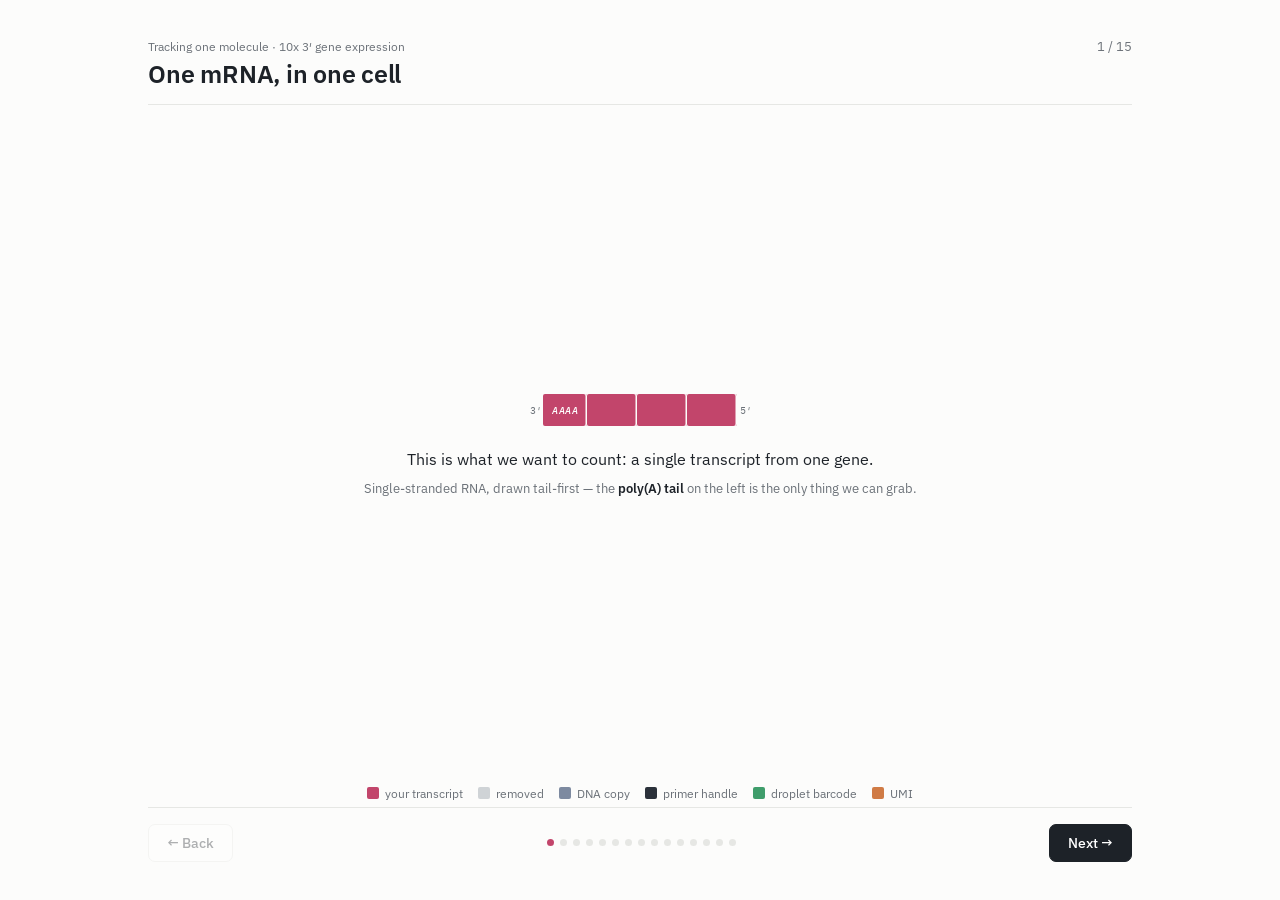
==== docs/presentation/index.html @ 138f3e12 "Add interactive presentation to cover molecule capture through sequencing to counts matrix" ====
<!doctype html>
<html lang="en">
<head>
<meta charset="utf-8">
<meta name="viewport" content="width=device-width, initial-scale=1">
<title>Tracking one molecule</title>
<link rel="preconnect" href="https://fonts.googleapis.com">
<link rel="preconnect" href="https://fonts.gstatic.com" crossorigin>
<link href="https://fonts.googleapis.com/css2?family=IBM+Plex+Sans:wght@400;500;600&family=IBM+Plex+Mono:wght@400;500&display=swap" rel="stylesheet">
<link rel="stylesheet" href="styles.css">
</head>
<body>
<div class="wrap">
  <header>
    <div><p class="kicker">Tracking one molecule · 10x 3′ gene expression</p><h1 id="title"></h1></div>
    <div class="count"><span id="cur">1</span> / <span id="tot"></span></div>
  </header>

  <section class="stage"><div id="mol"></div><div class="cap"><p class="c" id="c"></p><p class="d" id="d"></p></div></section>

  <!-- colour key (static; matches the .k-* classes / :root tokens in styles.css) -->
  <div class="key">
    <span><i class="sw" style="background:var(--mol)"></i>your transcript</span>
    <span><i class="sw" style="background:var(--molgray)"></i>removed</span>
    <span><i class="sw" style="background:var(--cdna)"></i>DNA copy</span>
    <span><i class="sw" style="background:var(--handle)"></i>primer handle</span>
    <span><i class="sw" style="background:var(--bc)"></i>droplet barcode</span>
    <span><i class="sw" style="background:var(--umi)"></i>UMI</span>
  </div>

  <div class="controls">
    <button class="btn" id="prev">← Back</button>
    <div class="dots" id="dots"></div>
    <button class="btn p" id="next">Next →</button>
  </div>
</div>

<!-- Load order matters: engine first (defines the drawing helpers + W, blocks,
     lib, molHTML, ...), then content (defines STEPS + SPECIAL using them).
     Navigation boots itself on DOMContentLoaded. -->
<script src="engine.js"></script>
<script src="content.js"></script>
</body>
</html>
---- docs/presentation/styles.css ----
/* styles.css — all visual styling for the molecule walkthrough.
   Colours live in the :root tokens at the top; change one variable to
   recolour a region everywhere. Each .k-<name> matches a block `kind`. */

:root{
  --paper:#fcfcfb; --ink:#1d2228; --soft:#6b7178; --hair:#e6e7e4;
  --mol:#c2456b; --molgray:#cfd3d6; --cdna:#7d8aa0; --handle:#2b313a;
  --bc:#3f9d6b; --umi:#d07b45; --tso:#3aa6a0; --idx:#a7adb4; --p5:#4f80b0; --p7:#cfa94a;
}
*{box-sizing:border-box} html,body{margin:0;height:100%}
body{background:var(--paper);color:var(--ink);font-family:"IBM Plex Sans",system-ui,sans-serif;
  -webkit-font-smoothing:antialiased;display:flex;flex-direction:column;min-height:100vh}
.wrap{max-width:1060px;width:100%;margin:0 auto;padding:clamp(18px,3vw,40px);flex:1;display:flex;flex-direction:column}
header{display:flex;align-items:baseline;justify-content:space-between;gap:16px;border-bottom:1px solid var(--hair);padding-bottom:14px}
.kicker{font-size:12px;color:var(--soft);margin:0}
h1{font-size:clamp(19px,2.6vw,25px);font-weight:600;margin:3px 0 0;letter-spacing:-.01em}
.count{font-size:13px;color:var(--soft);white-space:nowrap;font-variant-numeric:tabular-nums}

.stage{flex:1;display:flex;flex-direction:column;align-items:center;justify-content:center;gap:22px;padding:26px 0;min-height:300px}
.molset{display:flex;flex-direction:column;align-items:center;gap:18px}
.molset.inline{flex-direction:row;align-items:flex-start;justify-content:center;gap:30px;flex-wrap:wrap}
.molwrap{display:flex;flex-direction:column;align-items:center;gap:7px}
.bars{position:relative}
.molbar{display:flex;gap:0}
.blk{display:inline-flex;align-items:center;justify-content:center;height:32px;color:#fff;font-size:10px;font-weight:500;
  overflow:hidden;white-space:nowrap;border-radius:2px;box-shadow:inset -1.5px 0 0 var(--paper);transition:opacity .4s,background .4s}
.blk .seq{font-family:"IBM Plex Mono",monospace;letter-spacing:.5px}
.blk.gray{background:var(--molgray)!important;color:#a3a8ad}
.sp{display:inline-flex;align-items:center;justify-content:center}
.k-mol{background:var(--mol)} .k-poly{background:var(--mol)} .k-polyt{background:var(--cdna)}
.k-cdna{background:var(--cdna)} .k-handle{background:var(--handle)} .k-bc{background:var(--bc)}
.k-umi{background:var(--umi)} .k-tso{background:var(--tso)} .k-idx{background:var(--idx);color:#33373c}
.k-p5{background:var(--p5)} .k-p7{background:var(--p7);color:#3a2f08} .k-oh{background:var(--ink);font-family:"IBM Plex Mono",monospace}
.rungs{display:flex;gap:0;height:7px}
.rung{width:1.5px;height:7px;background:var(--soft);opacity:.55}
.e{position:absolute;transform:translateY(-50%);font-family:"IBM Plex Mono",monospace;font-size:10px;color:var(--soft);width:11px;text-align:center}
.ftag{font-size:11px;color:var(--soft)} .ftag.g{color:#a3a8ad}
.arow{position:relative;height:22px}
.ar{position:absolute;top:14px;height:0;border-top:1.5px solid var(--ink)}
.ah{position:absolute;top:-4px;width:0;height:0;border:4px solid transparent}
.ah-right{right:-2px;border-left:6px solid var(--ink);border-top-color:transparent;border-bottom-color:transparent}
.ah-left{left:-2px;border-right:6px solid var(--ink);border-top-color:transparent;border-bottom-color:transparent}
.al{position:absolute;bottom:6px;left:50%;transform:translateX(-50%);white-space:nowrap;font-size:10px;color:var(--ink)}
.annotT{position:relative;height:26px}
.brkT{position:absolute;bottom:0;border-bottom:1.5px solid var(--ink);height:6px}
.brkT .t{position:absolute;bottom:8px;left:50%;transform:translateX(-50%);white-space:nowrap;font-size:10.5px;color:var(--ink)}

.cap{max-width:680px;text-align:center}
.cap .c{font-size:15.5px;line-height:1.5;margin:0}
.cap .d{font-size:12.5px;color:var(--soft);line-height:1.45;margin:7px 0 0}
.cap .d b{color:var(--ink);font-weight:600}

/* reads (cartoon + fastq) */
.fqset{display:flex;flex-direction:column;gap:12px;width:100%;max-width:920px;margin-top:4px}
.fqb{display:flex;flex-direction:column;gap:4px}
.fqt{font-size:11px;color:var(--soft);font-weight:600}
.fastq{font-family:"IBM Plex Mono",monospace;font-size:11.5px;line-height:1.65;background:#16191e;color:#c4ccd6;border-radius:8px;padding:13px 15px;white-space:pre;overflow-x:auto}
.fastq .h{color:#7a828d}.fastq .b{color:#6fc18a}.fastq .u{color:#e0976a}.fastq .x{color:#cbb16a}.fastq .ins{color:#e58aa6}

/* extract + align */
.extract{display:flex;flex-direction:column;align-items:center;gap:12px}
.exrow{display:flex;gap:12px;align-items:stretch}
.exbox{display:flex;flex-direction:column;align-items:center;justify-content:center;gap:5px;padding:9px 13px;border-radius:5px;color:#fff;font-family:"IBM Plex Mono",monospace;font-size:11px}
.exbox small{font-family:"IBM Plex Sans";font-size:10px;opacity:.92}
.exbox.b{background:var(--bc)} .exbox.u{background:var(--umi)} .exbox.m{background:var(--mol)}
.exarr{font-size:12px;color:var(--soft)}
.exgene{background:var(--mol);color:#fff;padding:8px 16px;border-radius:5px;font-weight:600;font-size:13px;display:flex;gap:8px;align-items:baseline}
.exgene .loc{font-family:"IBM Plex Mono",monospace;font-weight:400;font-size:11px;opacity:.92}

/* dedup */
.ddwrap{display:flex;align-items:center;gap:24px}
.ddcol{display:flex;flex-direction:column;gap:5px;align-items:flex-start}
.ddh{font-size:10.5px;color:var(--soft);margin-bottom:4px;text-transform:uppercase;letter-spacing:.04em}
.ddrow{display:flex;gap:0}
.mini{height:14px;border-radius:2px;box-shadow:inset -1.5px 0 0 var(--paper)}
.ddarrow{font-size:11px;color:var(--soft);text-align:center;line-height:1.45;font-family:"IBM Plex Mono",monospace}

/* measure + matrix */
.measure{display:flex;flex-direction:column;align-items:center;gap:20px}
.mline{display:flex;align-items:center;gap:11px;flex-wrap:wrap;justify-content:center;font-size:15px}
.umistack{display:flex;flex-direction:column;gap:3px}
.ub{font-family:"IBM Plex Mono",monospace;font-size:10px;color:#fff;background:var(--umi);border-radius:3px;padding:3px 9px}
.gbox{background:var(--mol);color:#fff;border-radius:4px;padding:6px 14px;font-weight:600}
.bcbox{background:var(--bc);color:#fff;border-radius:4px;padding:6px 12px;font-family:"IBM Plex Mono",monospace;font-size:12px}
.mx{border-collapse:collapse;font-family:"IBM Plex Mono",monospace;font-size:12px}
.mx td{border:1px solid var(--hair);width:58px;height:32px;text-align:center;color:var(--soft)}
.mx td.hit{background:rgba(194,69,107,.12);color:var(--mol);font-weight:600;box-shadow:inset 0 0 0 1.5px var(--mol)}
.mx td.rl,.mx th{border:0;color:var(--ink);font-weight:500;font-size:11px;padding:4px 9px}
.mx td.rl{text-align:right;font-family:"IBM Plex Mono",monospace} .mx th{text-align:center}

.key{display:flex;gap:15px;flex-wrap:wrap;justify-content:center;font-size:11.5px;color:var(--soft)}
.key span{display:inline-flex;align-items:center;gap:6px}.sw{width:12px;height:12px;border-radius:2px}
.controls{display:flex;align-items:center;justify-content:space-between;gap:14px;border-top:1px solid var(--hair);padding-top:16px;margin-top:6px}
.btn{font:inherit;font-size:14px;font-weight:500;border:1px solid var(--hair);background:#fff;color:var(--ink);border-radius:7px;padding:9px 18px;cursor:pointer}
.btn:hover{border-color:var(--soft)} .btn:disabled{opacity:.35;cursor:default} .btn.p{background:var(--ink);color:#fff;border-color:var(--ink)}
.dots{display:flex;gap:6px;flex-wrap:wrap;justify-content:center}
.dot{width:7px;height:7px;border-radius:50%;background:var(--hair);border:0;padding:0;cursor:pointer}.dot.on{background:var(--mol)}
@media(prefers-reduced-motion:reduce){*{transition:none!important}}
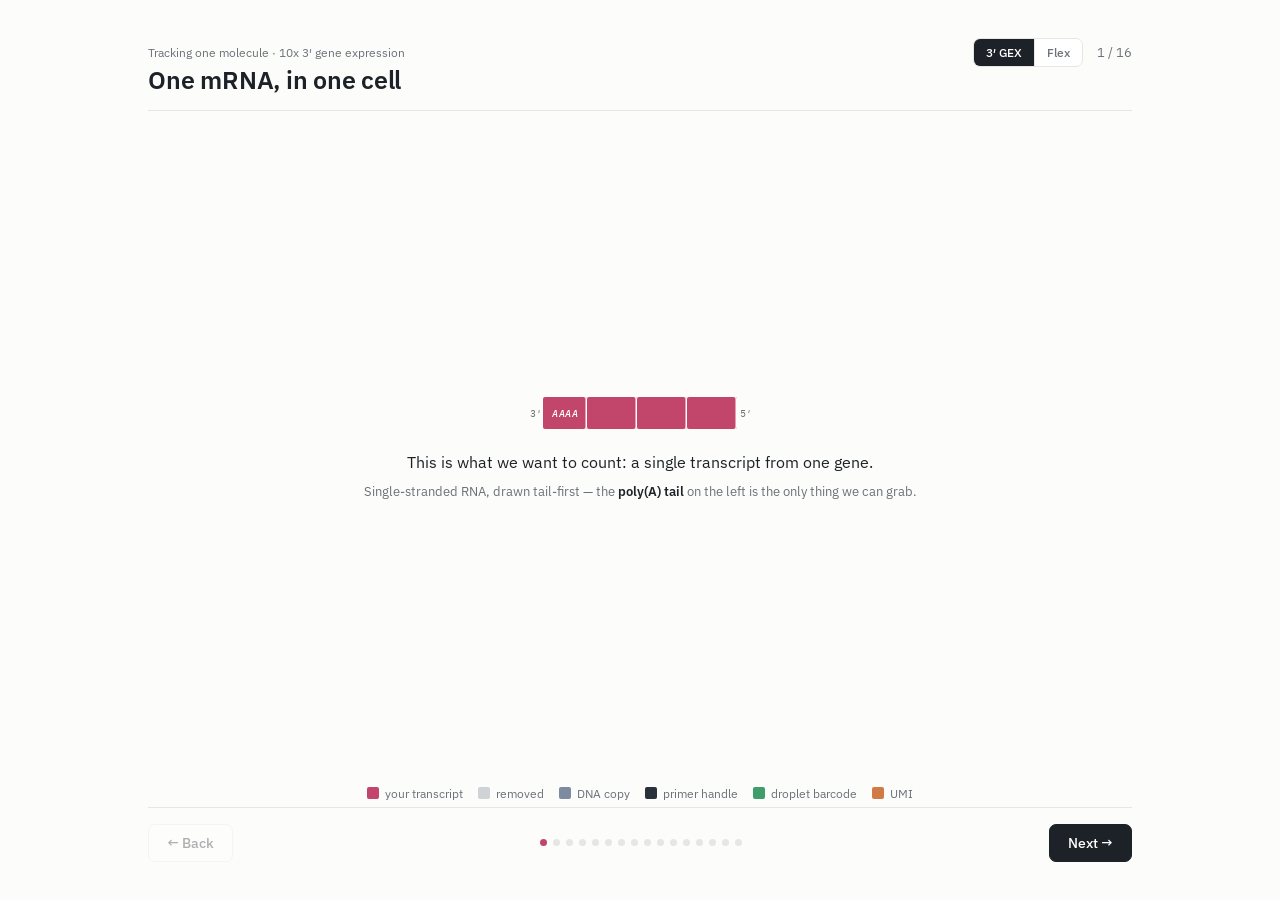
==== commit a9a03ee1: "Attempt to add Flex library prep to visualization" ====
--- a/docs/presentation/index.html
+++ b/docs/presentation/index.html
@@ -12,8 +12,14 @@
 <body>
 <div class="wrap">
   <header>
-    <div><p class="kicker">Tracking one molecule · 10x 3′ gene expression</p><h1 id="title"></h1></div>
-    <div class="count"><span id="cur">1</span> / <span id="tot"></span></div>
+    <div><p class="kicker" id="kicker">Tracking one molecule · 10x 3′ gene expression</p><h1 id="title"></h1></div>
+    <div class="hr">
+      <div class="modeswitch" role="group" aria-label="assay type">
+        <button class="mode on" id="mode-3p" type="button">3′ GEX</button>
+        <button class="mode" id="mode-flex" type="button">Flex</button>
+      </div>
+      <div class="count"><span id="cur">1</span> / <span id="tot"></span></div>
+    </div>
   </header>
 
   <section class="stage"><div id="mol"></div><div class="cap"><p class="c" id="c"></p><p class="d" id="d"></p></div></section>
--- a/docs/presentation/styles.css
+++ b/docs/presentation/styles.css
@@ -95,4 +95,21 @@
 .btn:hover{border-color:var(--soft)} .btn:disabled{opacity:.35;cursor:default} .btn.p{background:var(--ink);color:#fff;border-color:var(--ink)}
 .dots{display:flex;gap:6px;flex-wrap:wrap;justify-content:center}
 .dot{width:7px;height:7px;border-radius:50%;background:var(--hair);border:0;padding:0;cursor:pointer}.dot.on{background:var(--mol)}
+/* ---- Flex (probe-based) additions ---- */
+:root{ --lp:#7a5ea8; --rp:#a07cc6; --probe:#7a5ea8; --sbc:#b5762e; --spc:#cfd3d6; }
+.k-lp{background:var(--lp)} .k-rp{background:var(--rp)}
+.k-probe{background:var(--probe)} .k-sbc{background:var(--sbc)} .k-spc{background:var(--spc)}
+.blk.hatch{background-image:repeating-linear-gradient(45deg, rgba(255,255,255,.42) 0, rgba(255,255,255,.42) 1.5px, transparent 1.5px, transparent 5px)}  /* fixed/crosslinked RNA */
+.fastq .pr{color:#c8a6e6}              /* probe sequence in the R2 FASTQ */
+.fastq .sb{color:#e0b35e}              /* sample barcode in the R2 FASTQ */
+.exbox.pr{background:var(--probe)}     /* probe box in the probematch panel */
+.exbox.sb{background:var(--sbc)}       /* sample-barcode box in probematch */
+
+/* ---- 3' GEX / Flex mode switch (header) ---- */
+.hr{display:flex;align-items:center;gap:14px}
+.modeswitch{display:inline-flex;border:1px solid var(--hair);border-radius:7px;overflow:hidden}
+.mode{font:inherit;font-size:12px;font-weight:500;border:0;background:#fff;color:var(--soft);padding:6px 12px;cursor:pointer}
+.mode+.mode{border-left:1px solid var(--hair)}
+.mode.on{background:var(--ink);color:#fff}
+
 @media(prefers-reduced-motion:reduce){*{transition:none!important}}
